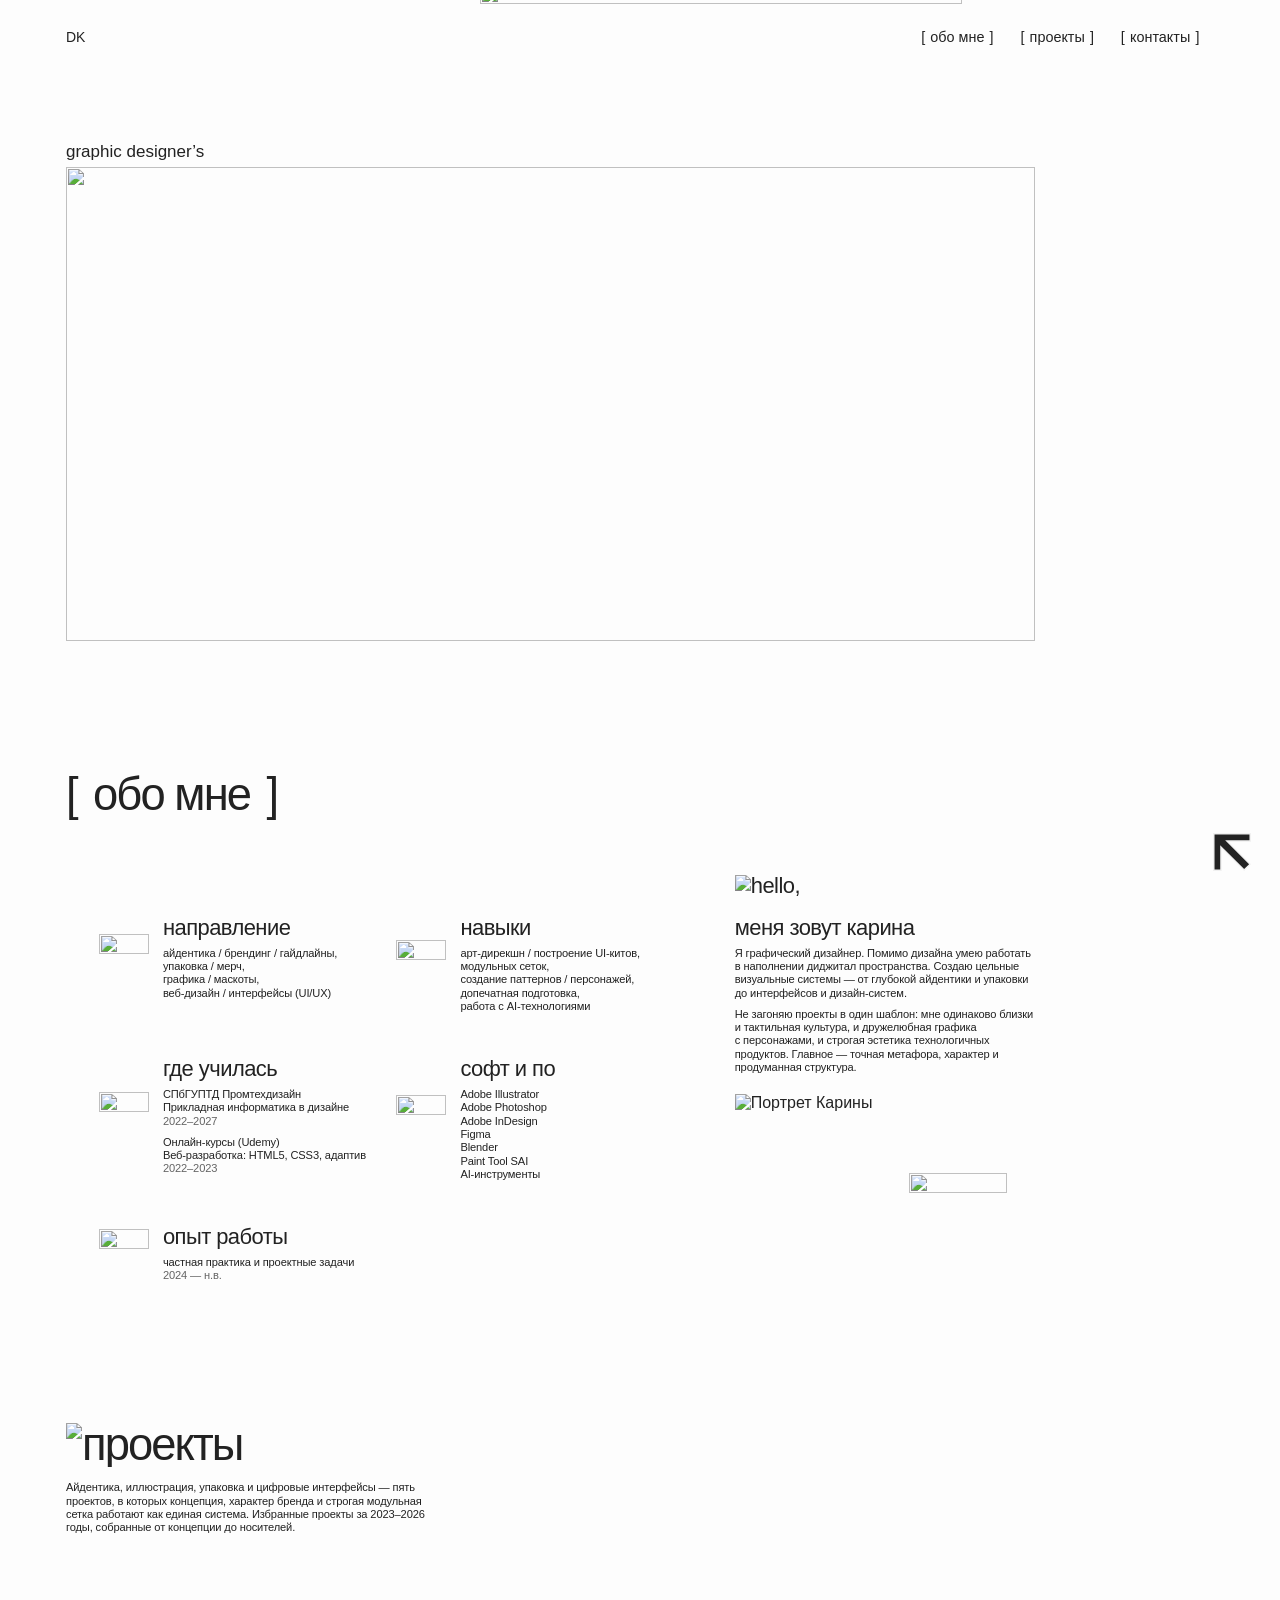
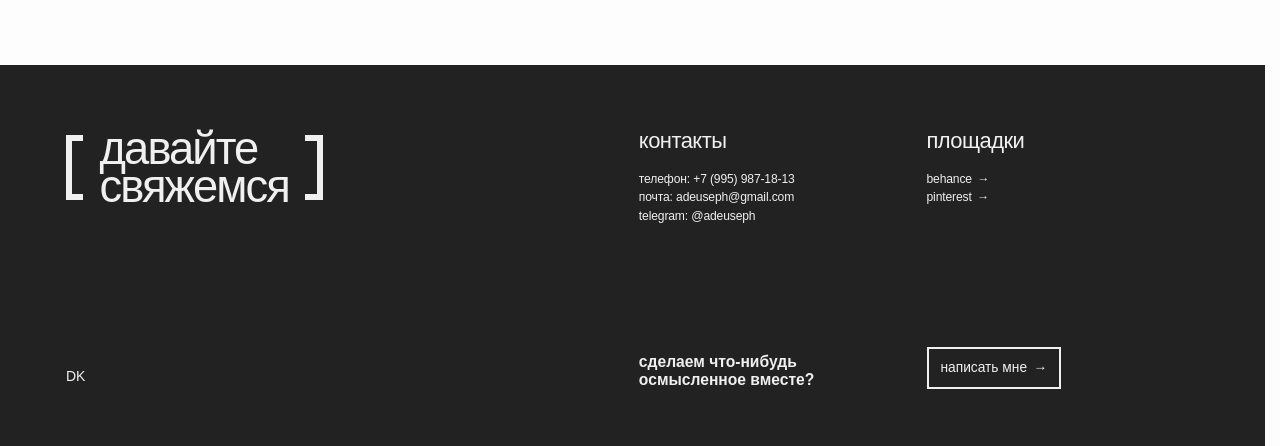
==== index.html @ 337704aa "Add files via upload" ====
<!doctype html>
<html lang="ru">
<head>
  <meta charset="utf-8">
  <meta name="viewport" content="width=device-width, initial-scale=1">
  <meta name="description" content="Портфолио Карины, графического дизайнера. Айдентика, иллюстрация, упаковка и цифровые интерфейсы.">
  <meta name="theme-color" content="#fdfdfd">
  <title>Портфолио DK</title>
  <link rel="icon" type="image/png" sizes="61x61" href="./assets/project-index/arrow.png">
  <link rel="stylesheet" href="./styles.css">
  <script type="module" src="./portfolio.js"></script>
</head>
<body id="top">
  <header class="site-header layout">
    <span class="monogram" aria-label="DK">DK</span>
    <nav class="site-nav" aria-label="Навигация по главной">
      <a class="brackets" href="#about">обо&nbsp;мне</a>
      <a class="brackets" href="#projects">проекты</a>
      <a class="brackets" href="#contacts">контакты</a>
    </nav>
  </header>

  <main class="layout">
    <section class="hero" aria-labelledby="page-title">
      <img class="hero-art" src="./assets/hero-star.webp" width="1979" height="2100" alt="">
      <p class="hero-caption" lang="en">graphic designer’s</p>
      <h1 class="wordmark" id="page-title" lang="en">
        <span class="visually-hidden">Portfolio</span>
        <img class="wordmark-image" src="./assets/portfolio.webp" width="2600" height="1271" alt="" fetchpriority="high">
        <canvas aria-hidden="true"></canvas>
      </h1>
    </section>

    <section class="about" id="about" aria-labelledby="about-title">
      <h2 class="section-title brackets" id="about-title">обо&nbsp;мне</h2>
      <div class="about-grid">
        <div class="credentials">
          <section class="credential">
            <img class="credential-icon" src="./assets/direction.webp" width="160" height="160" alt="">
            <div>
              <h3>направление</h3>
              <p>айдентика / брендинг / гайдлайны,<br>упаковка / мерч,<br>графика / маскоты,<br>веб-дизайн / интерфейсы (UI/UX)</p>
            </div>
          </section>
          <section class="credential">
            <img class="credential-icon" src="./assets/skills.webp" width="160" height="151" alt="">
            <div>
              <h3>навыки</h3>
              <p>арт-дирекшн / построение UI-китов, модульных сеток,<br>создание паттернов / персонажей,<br>допечатная подготовка,<br>работа с&nbsp;AI-технологиями</p>
            </div>
          </section>
          <section class="credential">
            <img class="credential-icon" src="./assets/education.webp" width="151" height="160" alt="">
            <div>
              <h3>где училась</h3>
              <p>СПбГУПТД Промтехдизайн<br>Прикладная информатика в&nbsp;дизайне<br><span class="dates">2022–2027</span></p>
              <p>Онлайн-курсы (Udemy)<br>Веб-разработка: HTML5, CSS3, адаптив<br><span class="dates">2022–2023</span></p>
            </div>
          </section>
          <section class="credential">
            <img class="credential-icon" src="./assets/software.webp" width="159" height="160" alt="">
            <div>
              <h3>софт и по</h3>
              <ul role="list">
                <li>Adobe Illustrator</li>
                <li>Adobe Photoshop</li>
                <li>Adobe InDesign</li>
                <li>Figma</li>
                <li>Blender</li>
                <li>Paint Tool SAI</li>
                <li>AI-инструменты</li>
              </ul>
            </div>
          </section>
          <section class="credential">
            <img class="credential-icon" src="./assets/experience.webp" width="160" height="153" alt="">
            <div>
              <h3>опыт работы</h3>
              <p>частная практика и проектные задачи<br><span class="dates">2024 — н.в.</span></p>
            </div>
          </section>
        </div>

        <section class="profile" aria-labelledby="profile-title">
          <h3 id="profile-title"><img class="hello" lang="en" src="./assets/hello.webp" width="320" height="118" alt="hello,">меня зовут карина</h3>
          <div class="profile-copy">
            <p>Я графический дизайнер. Помимо дизайна умею работать в&nbsp;наполнении диджитал пространства. Создаю цельные визуальные системы — от&nbsp;глубокой айдентики и упаковки до&nbsp;интерфейсов и дизайн-систем.</p>
            <p>Не загоняю проекты в&nbsp;один шаблон: мне одинаково близки и тактильная культура, и дружелюбная графика с&nbsp;персонажами, и строгая эстетика технологичных продуктов. Главное — точная метафора, характер и продуманная структура.</p>
          </div>
          <figure class="profile-visual">
            <img class="portrait" src="./assets/portrait.webp" width="840" height="621" alt="Портрет Карины">
            <img class="portrait-mark" src="./assets/portrait-star.webp" width="556" height="560" alt="">
          </figure>
        </section>
      </div>
    </section>

    <section class="projects" id="projects" aria-labelledby="projects-title">
      <h2 id="projects-title" class="section-title">
        <a href="./projects/" class="projects-link">
          <img class="projects-label" src="./assets/projects.webp" width="960" height="129" alt="проекты">
        </a>
      </h2>
      <p>Айдентика, иллюстрация, упаковка и цифровые интерфейсы — пять проектов, в&nbsp;которых концепция, характер бренда и строгая модульная сетка работают как единая система. Избранные проекты за&nbsp;2023–2026 годы, собранные от&nbsp;концепции до&nbsp;носителей.</p>
    </section>
  </main>

  <footer class="site-footer" id="contacts" aria-labelledby="contacts-title">
    <div class="footer-grid layout">
      <h2 class="section-title footer-title brackets" id="contacts-title"><span>давайте<br>свяжемся</span></h2>
      <section class="footer-contacts" aria-labelledby="contact-links-title">
        <h3 id="contact-links-title">контакты</h3>
        <address>
          <a href="tel:+79959871813">телефон: +7 (995) 987-18-13</a>
          <a href="mailto:adeuseph@gmail.com">почта: adeuseph@gmail.com</a>
          <a href="https://t.me/adeuseph">telegram: @adeuseph</a>
        </address>
      </section>
      <section class="footer-socials" aria-labelledby="socials-title">
        <h3 id="socials-title">площадки</h3>
        <ul role="list">
          <li><a data-social="behance" href="https://www.behance.net/adeuseph">behance <span aria-hidden="true">→</span></a></li>
          <li><a data-social="pinterest" href="https://pin.it/48J7CVBKO">pinterest <span aria-hidden="true">→</span></a></li>
        </ul>
      </section>
      <a class="monogram footer-monogram" href="#top" aria-label="DK, наверх">DK</a>
      <p class="footer-invite">сделаем что-нибудь<br>осмысленное вместе?</p>
      <a class="contact-button" href="mailto:adeuseph@gmail.com" data-contact-open><span>написать мне <span aria-hidden="true">→</span></span></a>
    </div>
  </footer>

  <a class="back-to-top" href="#top" aria-label="Наверх" title="Наверх"></a>

  <dialog class="contact-dialog" id="contact-dialog" aria-labelledby="dialog-title">
    <form method="dialog" class="dialog-dismiss">
      <button type="submit" aria-label="Закрыть форму" autofocus>×</button>
    </form>
    <h2 class="section-title brackets" id="dialog-title">напишите мне</h2>
    <p>Оставьте почту или другой контакт, чтобы я могла ответить.</p>
    <form class="contact-form">
      <label>Имя <input type="text" name="name" autocomplete="name" maxlength="100"></label>
      <label>Почта или другой контакт <input type="text" name="contact" required pattern=".*\S.*" maxlength="150" placeholder="Email, Telegram или телефон"></label>
      <label>Сообщение <textarea name="message" rows="3" maxlength="1500"></textarea></label>
      <button type="submit" class="form-submit brackets">открыть письмо</button>
      <p class="form-note">Форма составит письмо для&nbsp;отправки через&nbsp;вашу почту.</p>
    </form>
  </dialog>
</body>
</html>
---- styles.css ----
@font-face {
  font-family: "Archivo Black";
  src: url("./assets/archivo-black.woff2") format("woff2");
  font-style: normal;
  font-weight: 400;
  font-display: swap;
}

@font-face {
  font-family: "Wix Madefor Display";
  src: url("./assets/wix-latin.woff2") format("woff2");
  font-style: normal;
  font-weight: 400 800;
  font-display: swap;
}

@font-face {
  font-family: "Wix Madefor Display";
  src: url("./assets/wix-cyrillic.woff2") format("woff2");
  font-style: normal;
  font-weight: 400 800;
  font-display: swap;
  unicode-range: U+0301, U+0400-045F, U+0490-0491, U+04B0-04B1, U+2116;
}

@font-face {
  font-family: "Handil Pro";
  src: url("./assets/handil-pro-medium.otf") format("opentype");
  font-style: normal;
  font-weight: 500;
  font-display: swap;
}

:root {
  color-scheme: light;
  --paper: #fdfdfd;
  --ink: #222222;
  --blue: #234dce;
  --blue-pressed: #142b80;
  --display: "Handil Pro", "Wix Madefor Display", Arial, sans-serif;
  --body: "Wix Madefor Display", Arial, sans-serif;
  --archivo: "Archivo Black", "Arial Black", sans-serif;
  font-family: var(--body);
  color: var(--ink);
  background: var(--paper);
}

*, *::before, *::after { box-sizing: border-box; }
html { scroll-behavior: smooth; scrollbar-gutter: stable; }
body { margin: 0; overflow-x: clip; }
main { --copy-size-reduction: 1px; }
[hidden] { display: none !important; }
a { color: inherit; text-decoration: none; }
button, input, textarea { font: inherit; }
button { cursor: pointer; }
p, figure, h1, h2, h3, ul { margin: 0; }
ul { list-style: none; padding: 0; }
img { max-width: 100%; }
:focus-visible { outline: 2px solid var(--blue); outline-offset: 5px; }
::selection { color: var(--ink); background: #cbd8ff; }

.visually-hidden {
  position: absolute;
  width: 1px;
  height: 1px;
  overflow: hidden;
  clip-path: inset(50%);
  white-space: nowrap;
}

.layout {
  width: min(89.6%, 1500px);
  margin-inline: auto;
  container-type: inline-size;
}

.site-header {
  position: relative;
  z-index: 2;
  display: flex;
  align-items: center;
  justify-content: space-between;
  padding-block: 17px;
}

.monogram, .hero-caption { font: 400 0.875rem/1 var(--archivo); }
.monogram { display: inline-flex; align-items: center; min-height: 40px; }
.site-nav { display: flex; gap: clamp(12px, 2.1vw, 33px); }
.site-nav a {
  display: inline-flex;
  align-items: center;
  min-height: 40px;
  font: 500 0.9rem/1 var(--display);
}

.brackets {
  --bracket-gap: 0.36em;
  display: inline-flex;
  align-items: center;
  gap: var(--bracket-gap);
}

.brackets::before { content: "["; }
.brackets::after { content: "]"; }

.hero {
  position: relative;
  isolation: isolate;
  margin-top: max(32px, calc(12.65cqw - 74px));
}

.hero-caption { position: relative; font-size: 1.0625rem; margin-bottom: 0.38em; }
.wordmark {
  position: relative;
  width: 85.5%;
  aspect-ratio: 2.045;
  font-weight: 400;
}

.wordmark canvas {
  position: absolute;
  inset: 0;
  display: block;
  width: 100%;
  height: 100%;
  opacity: 0;
  pointer-events: none;
  transition: opacity 460ms ease-out;
}

.wordmark.is-revealed canvas { opacity: 1; transition-duration: 190ms; }
.wordmark-image { display: block; width: 100%; height: 100%; }

.hero-art {
  position: absolute;
  z-index: -1;
  top: -14.1cqw;
  left: 36.5%;
  width: 65.2%;
  max-width: none;
  height: auto;
  pointer-events: none;
}

.about { margin-top: 11.65cqw; scroll-margin-top: 24px; }
.section-title {
  font: 500 clamp(2rem, 4cqw, 4.1rem)/0.98 var(--display);
  letter-spacing: -0.042em;
}

.about-grid {
  --hello-width: clamp(5.3rem, 9.3cqw, 8rem);
  --hello-gap: 0.2rem;
  display: grid;
  grid-template-columns: minmax(0, 54%) minmax(0, 1fr);
  gap: 5%;
  margin-top: 5.1cqw;
}

.credentials {
  display: grid;
  grid-template-columns: repeat(2, minmax(0, 1fr));
  align-items: start;
  align-content: start;
  gap: 3.95cqw 1.4cqw;
  padding: calc(var(--hello-width) * 118 / 320 + var(--hello-gap)) 0 0 2.9cqw;
}

.credential {
  display: grid;
  grid-template-columns: 4.4cqw minmax(0, 1fr);
  align-items: center;
  gap: 1.25cqw;
}
.credential h3, .profile h3, .footer-grid h3, .project-name, .case-subheading {
  font: 500 clamp(1.06rem, 1.94cqw, 1.85rem)/1.04 var(--display);
  letter-spacing: -0.025em;
}
.credential p, .credential ul, .profile-copy, .projects p, .footer-contacts address, .footer-socials ul, .project-details, .case-copy {
  font-size: calc(clamp(0.75rem, 1.07cqw, 1rem) - var(--copy-size-reduction, 0px));
  line-height: 1.2;
  letter-spacing: -0.012em;
  font-weight: 500;
}

.credential h3 + * { margin-top: 0.62em; }
.credential p + p, .profile-copy p + p { margin-top: 0.68em; }
.dates, .project-year { color: #646464; }
.credential-icon {
  display: block;
  width: 100%;
  height: auto;
  aspect-ratio: 1;
  object-fit: contain;
}

.profile { min-width: 0; }
.hello {
  display: block;
  width: var(--hello-width);
  height: auto;
  margin-bottom: var(--hello-gap);
}
.profile-copy { max-width: 27cqw; margin-top: 0.62em; }
.profile-visual {
  position: relative;
  width: 78%;
  margin-top: 1.75cqw;
  padding-bottom: 6cqw;
}

.portrait { display: block; width: 75%; height: auto; }
.portrait-mark {
  position: absolute;
  right: 0;
  bottom: 0;
  width: 52%;
  height: auto;
}

.projects {
  margin-top: 5.3cqw;
  padding-bottom: 11.5cqw;
  scroll-margin-top: 24px;
}

.projects-link {
  display: inline-block;
  width: 7.1em;
  max-width: 100%;
  vertical-align: top;
}
.projects-label { display: block; width: 100%; height: auto; }
.projects p { max-width: 33cqw; margin-top: 1.2cqw; }

.site-footer {
  --footer-ink: #f0f0f0;
  background: var(--ink);
  color: var(--footer-ink);
}
.footer-grid {
  display: grid;
  grid-template-columns: 2.045fr 1fr 1fr;
  align-items: start;
  column-gap: 1.15cqw;
  row-gap: 9.5cqw;
  padding-block: 5.1cqw 4.5cqw;
}

.footer-title { justify-self: start; line-height: 0.83; }
.footer-title::before, .footer-title::after {
  content: "";
  flex: none;
  width: 0.38em;
  height: 1.43em;
  border: 0.14em solid currentColor;
}
.footer-title::before { border-right-width: 0; }
.footer-title::after { border-left-width: 0; }
.footer-grid h3 { margin-bottom: 0.75em; }
.footer-contacts address { font-style: normal; }
.footer-contacts a, .footer-socials a { display: block; width: fit-content; padding-block: 2px; }
.footer-socials a span { margin-left: 0.15em; }
.footer-invite { align-self: end; font: 600 clamp(0.95rem, 1.38cqw, 1.35rem)/1.14 var(--body); }
.footer-monogram { align-self: end; min-height: 25px; }
.contact-button {
  display: inline-flex;
  align-items: center;
  justify-self: start;
  min-height: 42px;
  border: 2px solid currentColor;
  padding: 0.55em 0.87em;
  font: 500 clamp(0.86rem, 1.2cqw, 1.1rem)/1 var(--display);
  transition: background 150ms ease, color 150ms ease;
}
.contact-button span span { margin-left: 0.2em; }
.site-footer :focus-visible { outline-color: #b8c7ff; }

.back-to-top {
  position: fixed;
  right: calc(clamp(0.75rem, 2vw, 1.5rem) + env(safe-area-inset-right, 0px));
  bottom: calc(clamp(0.75rem, 2vw, 1.5rem) + env(safe-area-inset-bottom, 0px));
  z-index: 3;
  display: grid;
  place-items: center;
  width: 3rem;
  height: 3rem;
  color: var(--ink);
}

.back-to-top::before, .back-to-top::after {
  content: "";
  grid-area: 1 / 1;
  width: clamp(1.95rem, 3vw, 2.375rem);
  aspect-ratio: 1;
  transform: rotate(0.5turn);
}
.back-to-top::before {
  background: #f0f0f0;
  clip-path: polygon(0 18%, 18% 0, 77% 59%, 77% 0, 100% 0, 100% 100%, 0 100%, 0 77%, 59% 77%);
}
.back-to-top::after {
  background: currentColor;
  clip-path: polygon(5% 18%, 18% 5%, 81% 68%, 81% 4%, 96% 4%, 96% 96%, 4% 96%, 4% 81%, 68% 81%);
}

.contact-dialog {
  width: min(100% - 2rem, 31rem);
  max-height: 90dvh;
  margin: auto;
  padding: clamp(1.25rem, 5vw, 2.25rem);
  color: var(--ink);
  background: var(--paper);
  border: 1px solid var(--ink);
}
.contact-dialog::backdrop { background: rgb(15 19 28 / 59%); }
body:has(.contact-dialog[open]) { overflow: hidden; }
.contact-dialog .section-title { font-size: clamp(1.65rem, 5vw, 2.2rem); padding-right: 2rem; }
.contact-dialog > p { margin-top: 0.75rem; }
.dialog-dismiss { position: absolute; top: 0.55rem; right: 0.55rem; }
.dialog-dismiss button {
  width: 42px;
  height: 42px;
  border: none;
  background: transparent;
  color: inherit;
  font-size: 1.7rem;
}
.contact-form { display: grid; gap: 0.9rem; margin-top: 1.35rem; }
.contact-form label { display: grid; gap: 0.35rem; font-weight: 650; }
.contact-form input, .contact-form textarea {
  width: 100%;
  padding: 0.65rem 0.7rem;
  border: 1px solid #777d87;
  border-radius: 0;
  color: inherit;
  background: white;
  font-weight: 500;
  font-size: 1rem;
}
.contact-form textarea { resize: vertical; }
.contact-form ::placeholder { color: var(--ink); opacity: 1; }
.form-submit {
  justify-self: start;
  border: 1px solid var(--ink);
  background: var(--ink);
  color: #fff;
  padding: 0.7rem 0.85rem;
  font-weight: 750;
}
.form-note { font-size: 0.86rem; }

@media (hover: hover) {
  .site-nav a:hover, .back-to-top:hover, .dialog-dismiss button:hover { color: var(--blue); }
  .projects-link:hover .projects-label { filter: url("./assets/project-label-colors.svg#hover"); }
  .site-footer a:not(.contact-button):hover { color: #c6d4fb; }
  .footer-contacts a:hover, .footer-socials a:hover { text-decoration: underline; }
  .contact-button:hover {
    background-color: var(--footer-ink);
    border-color: var(--footer-ink);
    color: var(--ink);
  }
  .form-submit:hover { background-color: var(--blue); border-color: var(--blue); }
}

.site-nav a:active, .back-to-top:active, .dialog-dismiss button:active { color: var(--blue-pressed); }
.projects-link:active .projects-label { filter: url("./assets/project-label-colors.svg#active"); }
.site-footer a:not(.contact-button):active { color: #98b3fa; }
.contact-button:active {
  background-color: #a9bff7;
  border-color: #a9bff7;
  color: var(--ink);
  transition-duration: 0s;
}
.form-submit:active { background-color: var(--blue-pressed); border-color: var(--blue-pressed); }

@media (forced-colors: active) {
  .back-to-top::before { background: Canvas; forced-color-adjust: none; }
  .back-to-top::after { background: LinkText; forced-color-adjust: none; }
}

@media (max-width: 900px) {
  .about-grid { grid-template-columns: minmax(0, 55%) minmax(0, 1fr); gap: 4%; }
  .credentials { padding-left: 0; gap: 4cqw 2cqw; }
  .profile-copy { max-width: 100%; }
  .profile-visual { width: 95%; }
  .projects p { max-width: 60%; }
}

@media (max-width: 680px) {
  .layout { width: calc(100% - 2.5rem); }
  .site-header { padding-block: 8px; gap: 0.55rem; }
  .site-nav { gap: clamp(0.36rem, 2.4vw, 1rem); }
  .site-nav a { --bracket-gap: 0.25em; min-height: 44px; white-space: nowrap; font-size: clamp(0.68rem, 3.25vw, 0.9rem); }
  .hero { margin-top: clamp(2.5rem, 12cqw, 4.8rem); }
  .monogram { font-size: 0.78rem; }
  .hero-caption { font-size: 0.97rem; }
  .wordmark { width: 100%; }
  .hero-art { top: -10cqw; left: 40%; width: 67%; }
  .about { margin-top: 17cqw; }
  .section-title { font-size: clamp(2rem, 8.8cqw, 3.25rem); }
  .about-grid { grid-template-columns: 1fr; gap: 3rem; margin-top: 2rem; }
  .profile { grid-row: 1; }
  .profile h3, .credential h3, .footer-grid h3, .project-name, .case-subheading { font-size: 1.22rem; }
  .profile-copy, .projects p { font-size: calc(1rem - var(--copy-size-reduction, 0px)); line-height: 1.34; }
  .profile-copy { margin-top: 1rem; max-width: 35ch; }
  .profile-visual { width: min(92%, 22rem); margin-top: 1.2rem; padding-bottom: 11cqw; }
  .credentials { grid-template-columns: repeat(2, minmax(0, 1fr)); padding: 0; gap: 1.9rem 0.95rem; }
  .credential { grid-template-columns: 3.25rem minmax(0, 1fr); gap: 0.75rem; }
  .credential p, .credential ul, .footer-contacts address, .footer-socials ul, .project-details, .case-copy {
    font-size: calc(0.875rem - var(--copy-size-reduction, 0px));
    line-height: 1.27;
  }
  .projects { margin-top: 3.5rem; padding-bottom: 4rem; }
  .projects p { max-width: 38ch; margin-top: 0.9rem; }
  .footer-grid {
    grid-template-columns: minmax(0, 1.25fr) minmax(0, 0.75fr);
    gap: 1.75rem 0.8rem;
    padding-block: 2.5rem 1.7rem;
  }
  .footer-title, .footer-invite { grid-column: 1 / -1; }
  .footer-invite { grid-row: 3; }
  .contact-button { grid-row: 4; grid-column: 1 / -1; min-height: 44px; }
  .footer-monogram { grid-row: 5; }
  .footer-contacts a { overflow-wrap: anywhere; }
  .footer-contacts a, .footer-socials a { padding-block: 4px; }
}

@media (max-width: 520px) {
  .credentials { grid-template-columns: minmax(0, 1fr); }
}

@media (max-width: 350px) {
  .layout { width: calc(100% - 1.75rem); }
}

@media (prefers-reduced-motion: reduce) {
  html { scroll-behavior: auto; }
  *, *::before, *::after { transition-duration: 0s !important; }
}
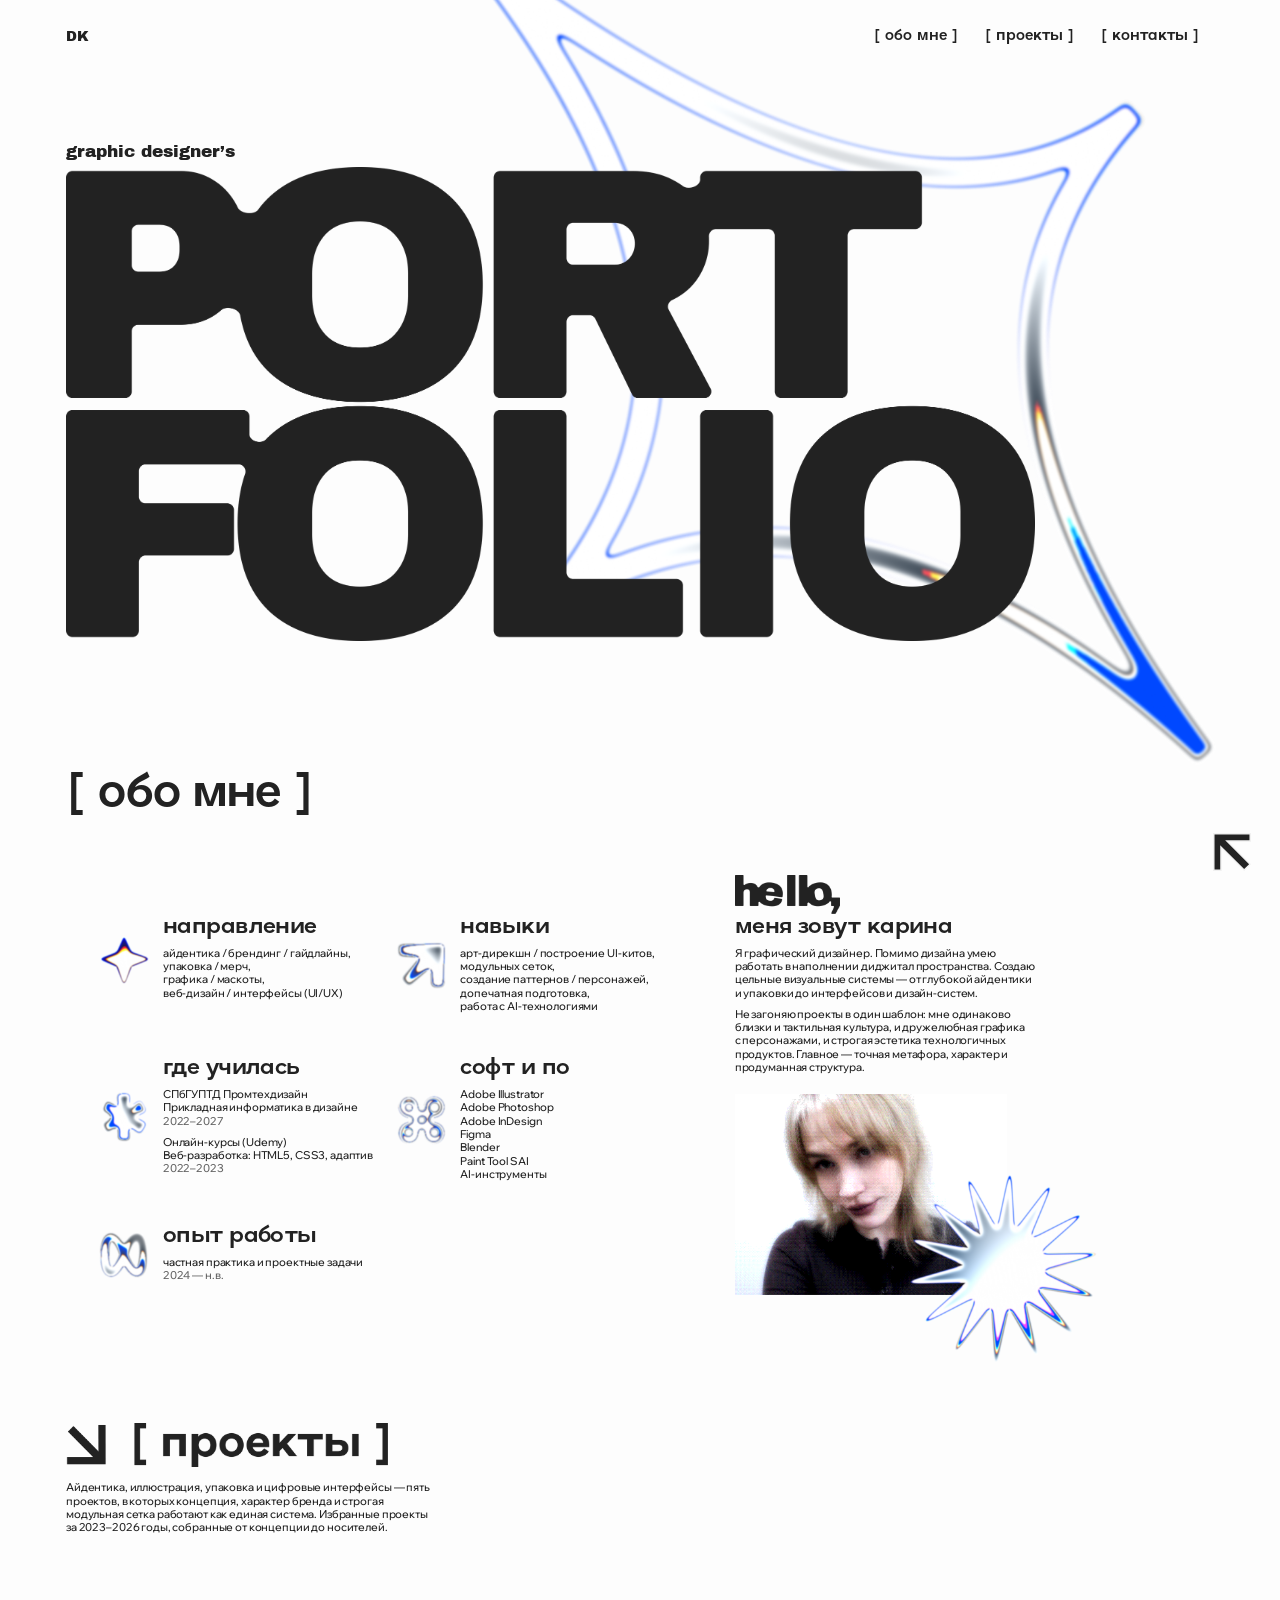
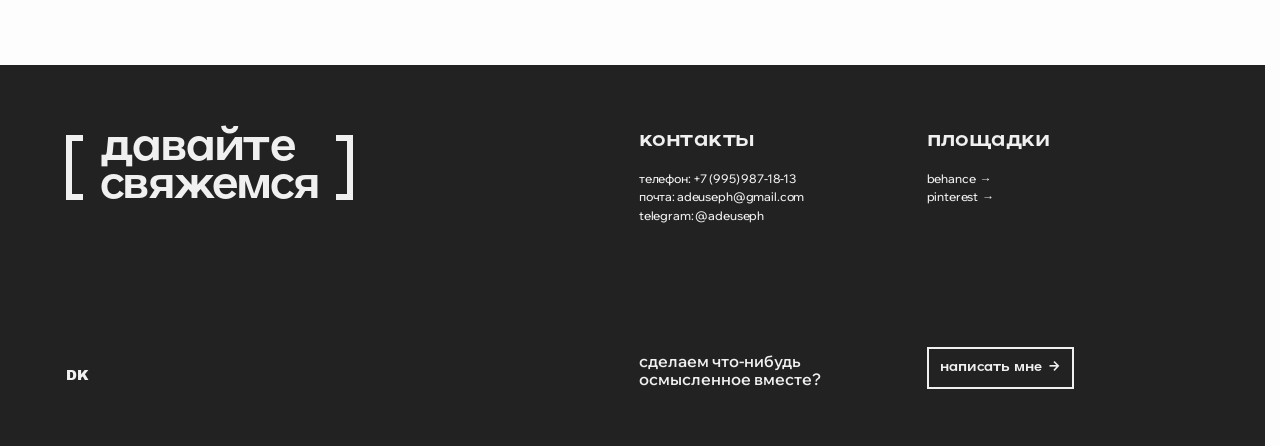
==== commit 9aefe340: "Update index.html" ====
--- a/index.html
+++ b/index.html
@@ -3,9 +3,9 @@
 <head>
   <meta charset="utf-8">
   <meta name="viewport" content="width=device-width, initial-scale=1">
-  <meta name="description" content="Портфолио Карины, графического дизайнера. Айдентика, иллюстрация, упаковка и цифровые интерфейсы.">
+  <meta name="description" content="DK // Графический дизайн и визуальные системы">
   <meta name="theme-color" content="#fdfdfd">
-  <title>Портфолио DK</title>
+  <title>DK // Портфолио</title>
   <link rel="icon" type="image/png" sizes="61x61" href="./assets/project-index/arrow.png">
   <link rel="stylesheet" href="./styles.css">
   <script type="module" src="./portfolio.js"></script>
